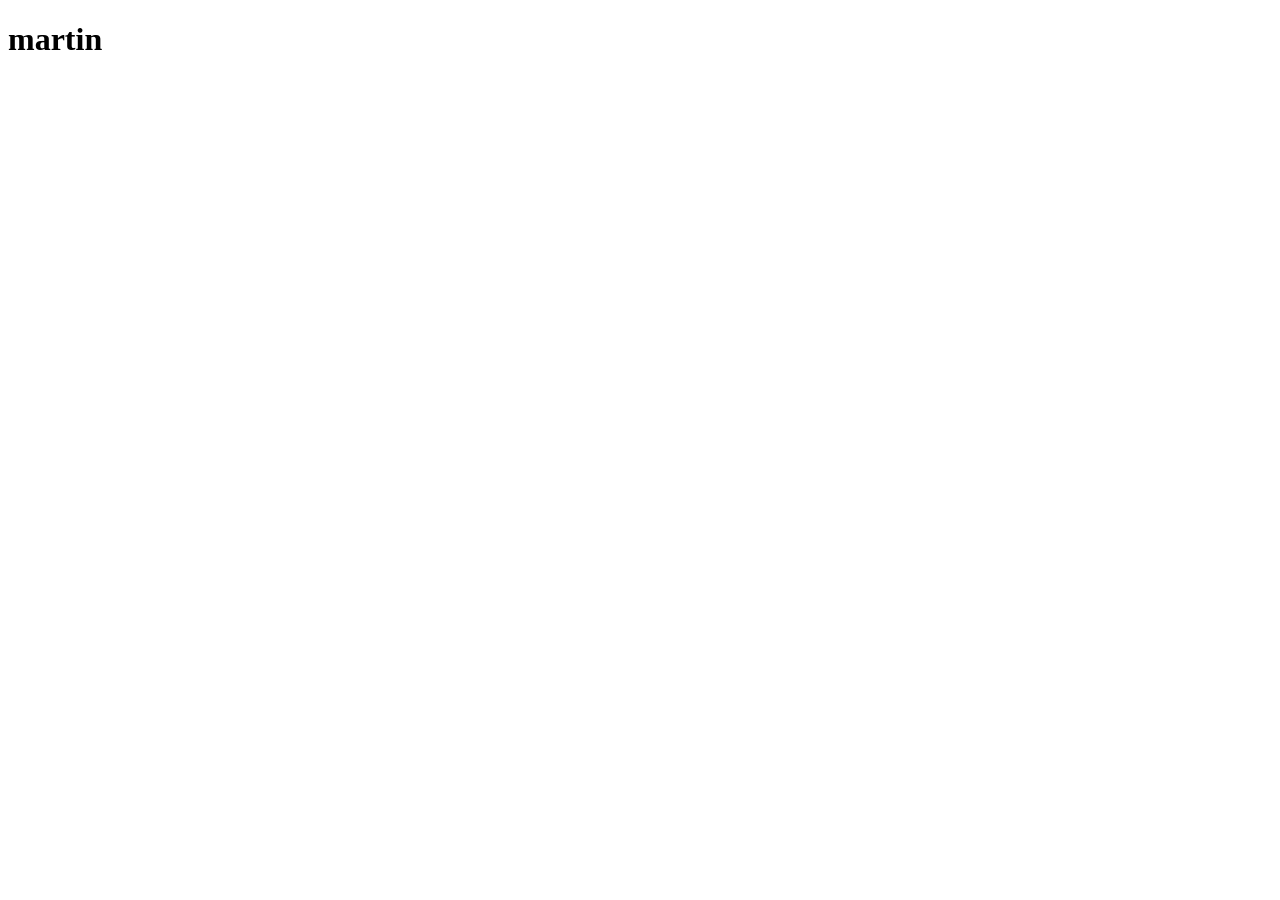
==== index.html @ adfafe1f "hi" ====
<!DOCTYPE html>
<html lang="en">
<head>
    <meta charset="UTF-8">
    <meta name="viewport" content="width=device-width, initial-scale=1.0">
    <title>Document</title>
</head>
<body>
    <h1>martin</h1>
</body>
</html>
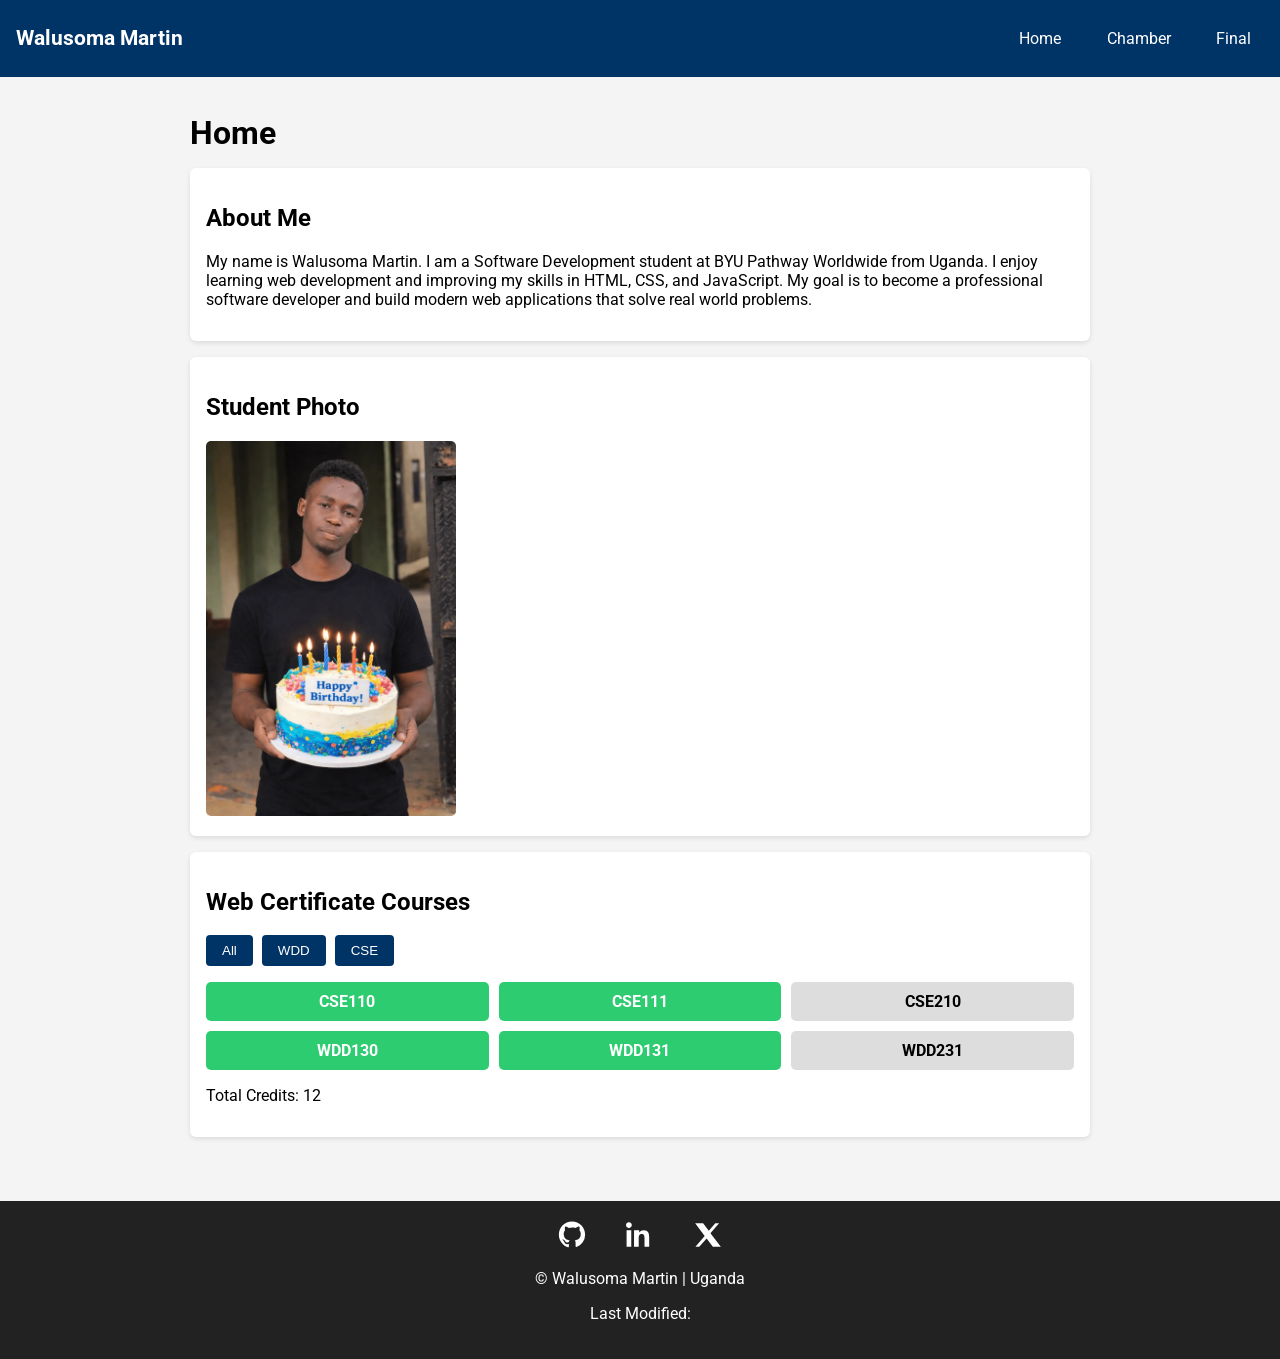
==== commit d61c8c08: "my work" ====
--- a/index.html
+++ b/index.html
@@ -1,11 +1,118 @@
 <!DOCTYPE html>
 <html lang="en">
 <head>
-    <meta charset="UTF-8">
-    <meta name="viewport" content="width=device-width, initial-scale=1.0">
-    <title>Document</title>
+
+<meta charset="UTF-8">
+<meta name="viewport" content="width=device-width, initial-scale=1.0">
+
+<title>WDD231 Course Home | Walusoma Martin</title>
+
+<meta name="description" content="Course home page for Walusoma Martin, a Software Development student at BYU Pathway Worldwide. This page demonstrates HTML, CSS and JavaScript skills for WDD231 Web Frontend Development.">
+
+<meta name="author" content="Walusoma Martin">
+
+<link rel="stylesheet" href="styles/small.css">
+<link rel="stylesheet" href="styles/larger.css">
+
+<link href="https://fonts.googleapis.com/css2?family=Roboto:wght@300;400;700&display=swap" rel="stylesheet">
+
+<script src="scripts/navigation.js" defer></script>
+<script src="scripts/date.js" defer></script>
+<script src="scripts/course.js" defer></script>
+
 </head>
+
 <body>
-    <h1>martin</h1>
+
+<header>
+
+<div class="logo">
+<span>Walusoma Martin</span>
+</div>
+
+<button id="menu">☰</button>
+
+<nav>
+<ul class="navigation">
+<li><a class="active" href="#">Home</a></li>
+<li><a href="#">Chamber</a></li>
+<li><a href="#">Final</a></li>
+</ul>
+</nav>
+
+</header>
+
+<main>
+
+<h1>Home</h1>
+
+<section class="card">
+
+<h2>About Me</h2>
+
+<p>
+My name is Walusoma Martin. I am a Software Development student at BYU Pathway Worldwide from Uganda. I enjoy learning web development and improving my skills in HTML, CSS, and JavaScript. My goal is to become a professional software developer and build modern web applications that solve real world problems.
+</p>
+
+</section>
+
+<section class="card">
+
+<h2>Student Photo</h2>
+
+<img src="images/profile.webp" alt="Photo of Walusoma Martin" width="250">
+
+</section>
+
+<section class="card">
+
+<h2>Web Certificate Courses</h2>
+
+<div class="buttons">
+
+<button id="all">All</button>
+<button id="wdd">WDD</button>
+<button id="cse">CSE</button>
+
+</div>
+
+<div id="courses"></div>
+
+<p class="credits">Total Credits: <span id="totalCredits"></span></p>
+
+</section>
+
+</main>
+
+<footer>
+
+<div class="social">
+
+<a href="https://github.com/walusoma" target="_blank" aria-label="GitHub Profile">
+<svg xmlns="http://www.w3.org/2000/svg" width="28" height="28" fill="white" viewBox="0 0 24 24">
+<path d="M12 .5C5.73.5.75 5.48.75 11.75c0 5.02 3.26 9.27 7.78 10.77.57.1.78-.25.78-.55v-2.17c-3.16.69-3.83-1.53-3.83-1.53-.52-1.32-1.27-1.67-1.27-1.67-1.04-.71.08-.7.08-.7 1.15.08 1.75 1.18 1.75 1.18 1.02 1.74 2.67 1.24 3.32.95.1-.74.4-1.24.72-1.52-2.52-.29-5.17-1.26-5.17-5.62 0-1.24.44-2.26 1.17-3.06-.12-.29-.51-1.47.11-3.07 0 0 .96-.31 3.15 1.17a10.9 10.9 0 012.87-.39c.97 0 1.95.13 2.87.39 2.18-1.48 3.14-1.17 3.14-1.17.63 1.6.24 2.78.12 3.07.73.8 1.16 1.82 1.16 3.06 0 4.37-2.66 5.33-5.19 5.61.41.35.77 1.03.77 2.08v3.08c0 .31.2.66.79.55A11.27 11.27 0 0023.25 11.75C23.25 5.48 18.27.5 12 .5z"/>
+</svg>
+</a>
+
+<a href="https://www.linkedin.com/in/walusoma-martin" target="_blank" aria-label="LinkedIn Profile">
+<svg xmlns="http://www.w3.org/2000/svg" width="28" height="28" fill="white" viewBox="0 0 24 24">
+<path d="M4.98 3.5C4.98 4.88 3.87 6 2.49 6S0 4.88 0 3.5 1.11 1 2.49 1s2.49 1.12 2.49 2.5zM.5 8h4v14h-4V8zm7 0h3.8v1.9h.05c.53-1 1.83-2.05 3.76-2.05 4.02 0 4.76 2.65 4.76 6.1V22h-4v-6.98c0-1.66-.03-3.8-2.31-3.8-2.31 0-2.67 1.8-2.67 3.67V22h-4V8z"/>
+</svg>
+</a>
+
+<a href="https://x.com/Da_Artin256" target="_blank" aria-label="X Profile">
+<svg xmlns="http://www.w3.org/2000/svg" width="28" height="28" fill="white" viewBox="0 0 24 24">
+<path d="M18.244 2H21.5l-7.4 8.46L23 22h-6.828l-5.35-7.007L4.5 22H1.244l7.92-9.053L1 2h6.828l4.84 6.35L18.244 2z"/>
+</svg>
+</a>
+
+</div>
+
+<p>© <span id="year"></span> Walusoma Martin | Uganda</p>
+
+<p>Last Modified: <span id="lastModified"></span></p>
+
+</footer>
+
 </body>
 </html>
--- a/styles/small.css
+++ b/styles/small.css
@@ -0,0 +1,145 @@
+body{
+font-family: 'Roboto', sans-serif;
+margin:0;
+background:#f4f4f4;
+}
+
+header{
+background:#003366;
+color:white;
+padding:1rem;
+display:flex;
+justify-content:space-between;
+align-items:center;
+}
+
+.logo span{
+font-size:1.3rem;
+font-weight:bold;
+}
+
+#menu{
+font-size:1.5rem;
+background:none;
+border:none;
+color:white;
+cursor:pointer;
+}
+
+.navigation{
+display:none;
+list-style:none;
+padding:0;
+margin:0;
+}
+
+.navigation.open{
+display:block;
+}
+
+.navigation li{
+border-top:1px solid white;
+}
+
+.navigation a{
+display:block;
+padding:0.8rem;
+color:white;
+text-decoration:none;
+}
+
+.navigation a:hover{
+background:#0055aa;
+}
+
+main{
+padding:1rem;
+max-width:900px;
+margin:auto;
+}
+
+h1{
+margin-bottom:1rem;
+}
+
+.card{
+background:white;
+padding:1rem;
+margin-bottom:1rem;
+border-radius:6px;
+box-shadow:0 2px 5px rgba(0,0,0,0.1);
+}
+
+img{
+max-width:100%;
+border-radius:5px;
+}
+
+.buttons{
+margin:1rem 0;
+}
+
+.buttons button{
+padding:0.5rem 1rem;
+margin-right:5px;
+border:none;
+background:#003366;
+color:white;
+cursor:pointer;
+border-radius:4px;
+}
+
+#courses{
+display:grid;
+gap:10px;
+}
+
+.course{
+padding:10px;
+background:#ddd;
+border-radius:5px;
+text-align:center;
+font-weight:bold;
+}
+
+.completed{
+background:#2ecc71;
+color:white;
+}
+
+footer{
+text-align:center;
+background:#003366;
+color:white;
+padding:1rem;
+margin-top:2rem;
+}
+
+.social a{
+color:white;
+margin:0 10px;
+text-decoration:none;
+}
+
+footer{
+background:#222;
+color:white;
+text-align:center;
+padding:20px;
+}
+
+.social{
+display:flex;
+justify-content:center;
+gap:20px;
+margin-bottom:10px;
+}
+
+.social a{
+display:inline-block;
+transition:transform .3s ease;
+}
+
+.social a:hover{
+transform:scale(1.2);
+}
--- a/styles/larger.css
+++ b/styles/larger.css
@@ -0,0 +1,20 @@
+@media (min-width:768px){
+
+#menu{
+display:none;
+}
+
+.navigation{
+display:flex;
+gap:20px;
+}
+
+.navigation li{
+border:none;
+}
+
+#courses{
+grid-template-columns:repeat(3,1fr);
+}
+
+}
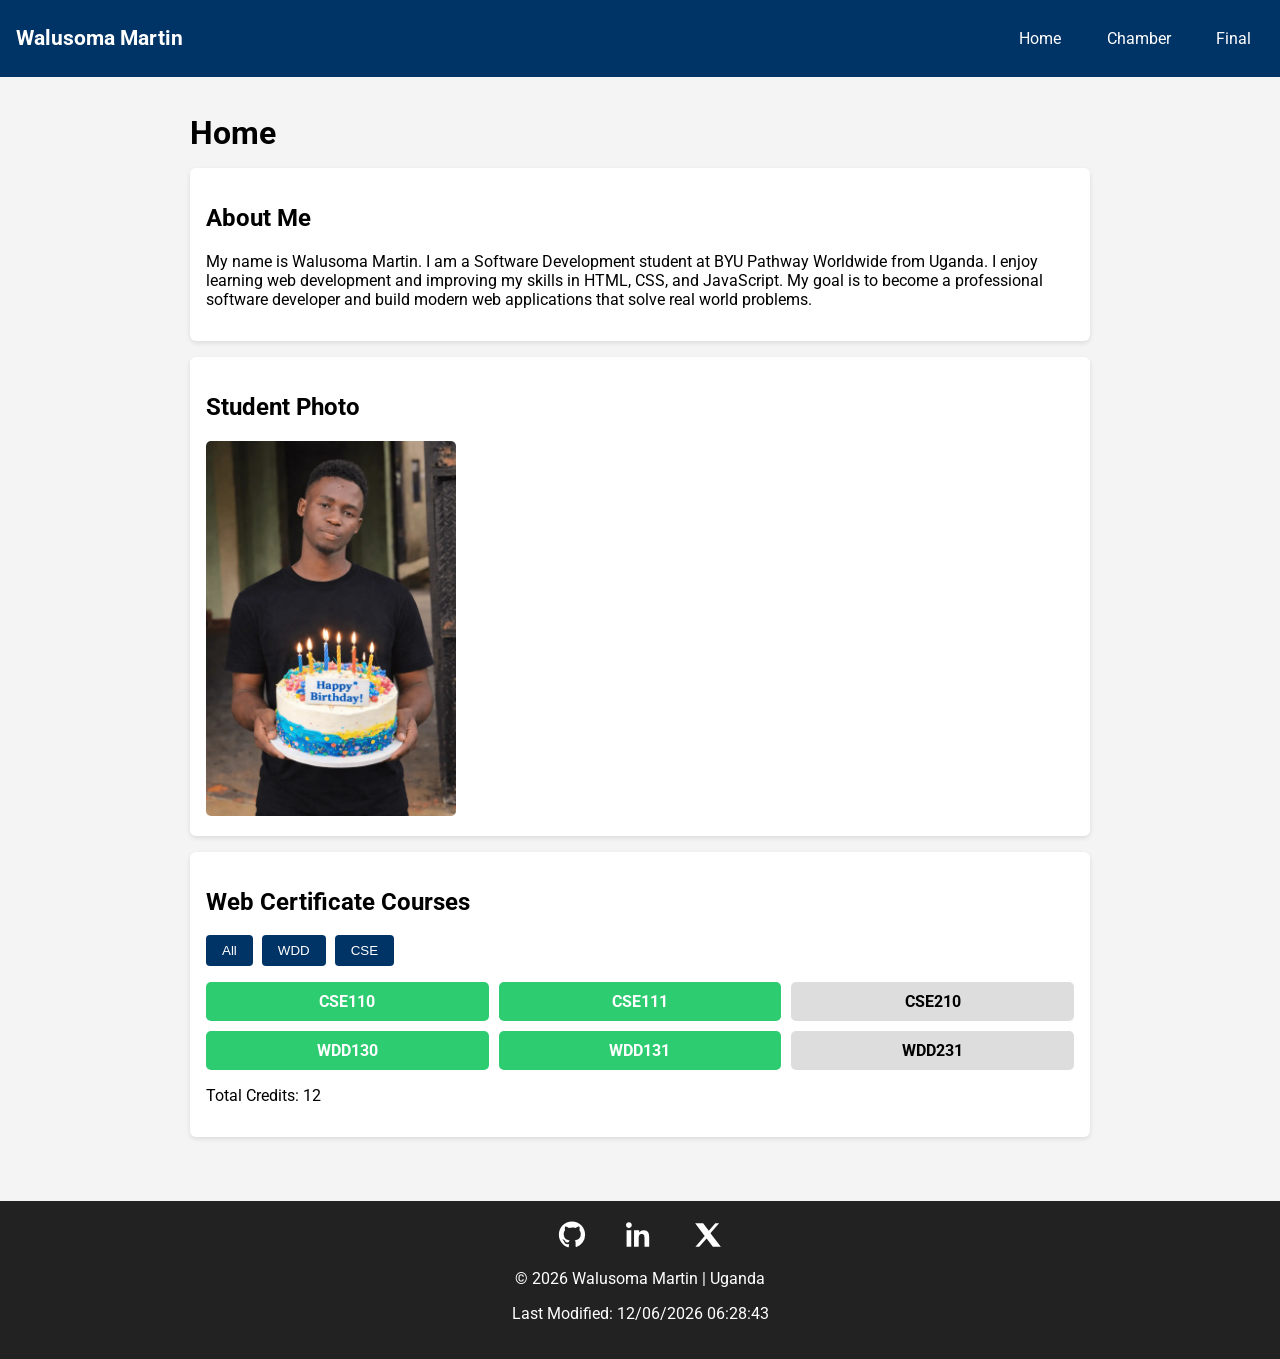
==== commit 31c8b49c: "some more correction about my work" ====
--- a/index.html
+++ b/index.html
@@ -7,9 +7,13 @@
 
 <title>WDD231 Course Home | Walusoma Martin</title>
 
-<meta name="description" content="Course home page for Walusoma Martin, a Software Development student at BYU Pathway Worldwide. This page demonstrates HTML, CSS and JavaScript skills for WDD231 Web Frontend Development.">
+<meta name="description" content="Home page for Walusoma Martin, Software Development student at BYU Pathway Worldwide. Shows HTML, CSS, and JS skills for WDD231.">
 
 <meta name="author" content="Walusoma Martin">
+
+<link rel="preconnect" href="https://fonts.googleapis.com">
+<link rel="preconnect" href="https://fonts.gstatic.com" crossorigin>
+<link href="https://fonts.googleapis.com/css2?family=Roboto&display=swap" rel="stylesheet">
 
 <link rel="stylesheet" href="styles/small.css">
 <link rel="stylesheet" href="styles/larger.css">
--- a/styles/small.css
+++ b/styles/small.css
@@ -107,25 +107,12 @@
 color:white;
 }
 
-footer{
-text-align:center;
-background:#003366;
-color:white;
-padding:1rem;
-margin-top:2rem;
-}
-
-.social a{
-color:white;
-margin:0 10px;
-text-decoration:none;
-}
-
-footer{
-background:#222;
-color:white;
-text-align:center;
-padding:20px;
+footer {
+  background:#222;
+  color:white;
+  text-align:center;
+  padding:20px;
+  margin-top:2rem;
 }
 
 .social{
@@ -135,11 +122,14 @@
 margin-bottom:10px;
 }
 
-.social a{
-display:inline-block;
-transition:transform .3s ease;
+.social a {
+  color:white;
+  margin:0 10px;
+  text-decoration:none;
+  display:inline-block;
+  transition:transform .3s ease;
 }
 
 .social a:hover{
-transform:scale(1.2);
+  transform:scale(1.2);
 }
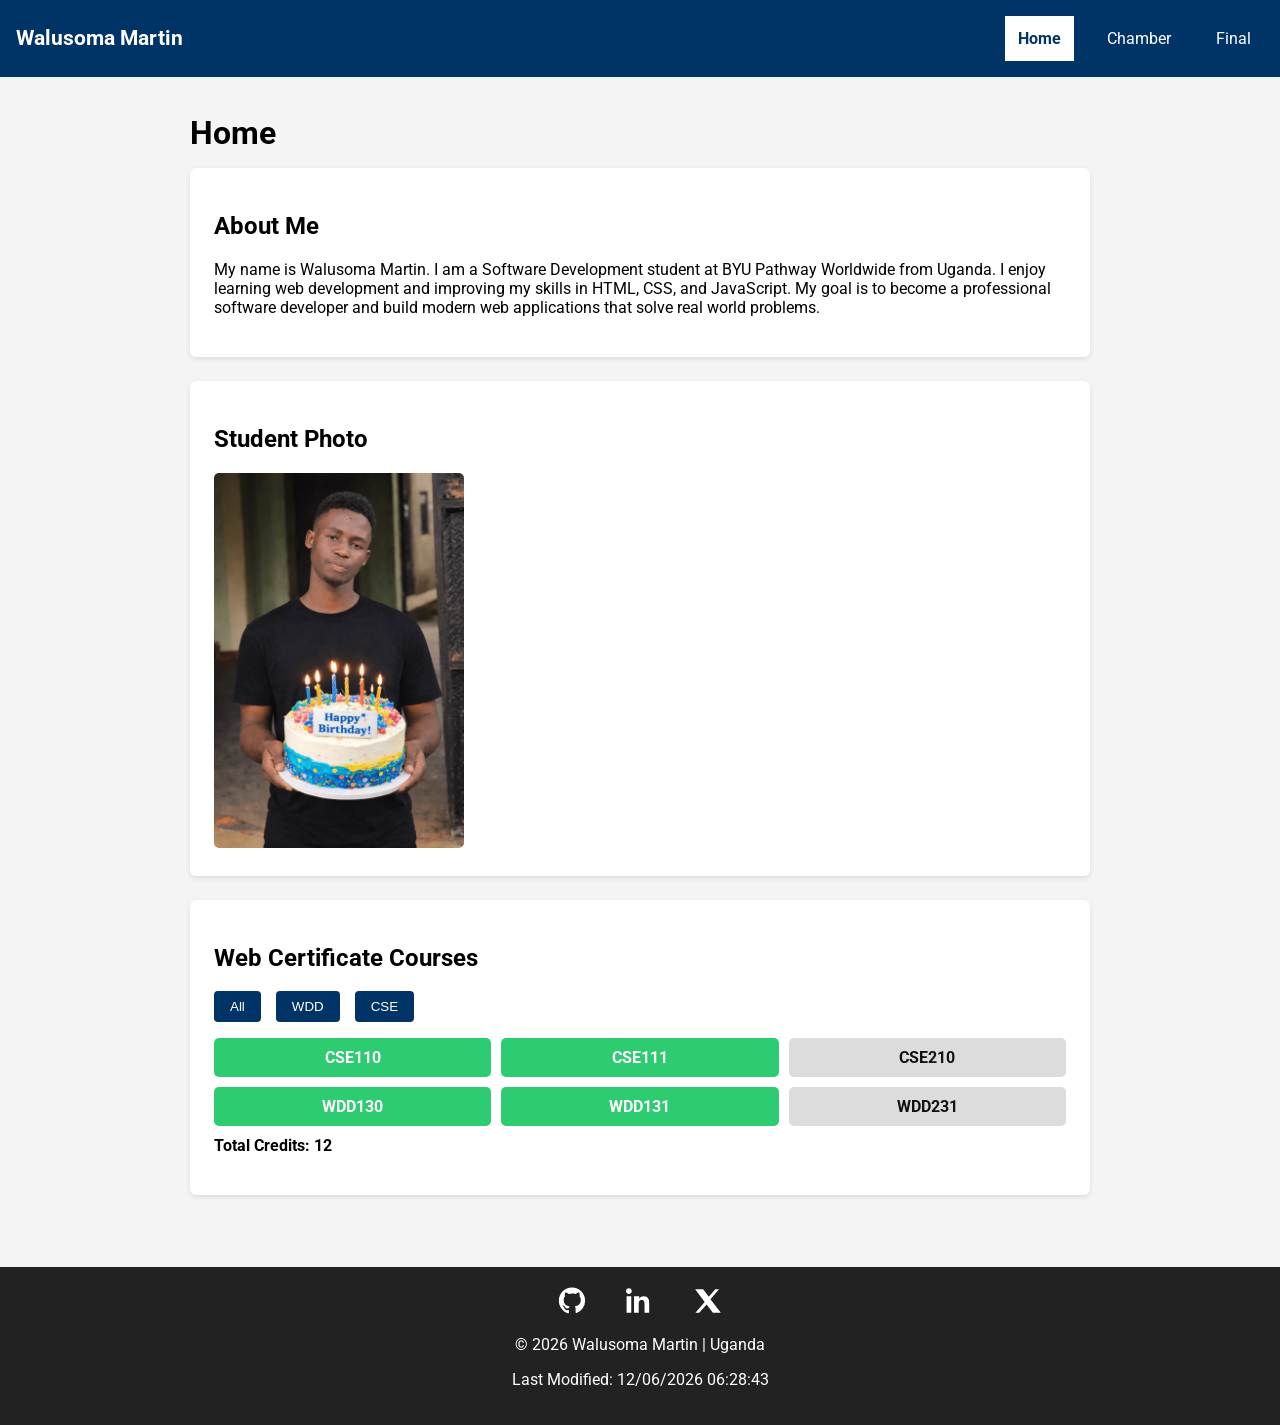
==== commit cfa9bddf: "made some corrections" ====
--- a/index.html
+++ b/index.html
@@ -13,12 +13,10 @@
 
 <link rel="preconnect" href="https://fonts.googleapis.com">
 <link rel="preconnect" href="https://fonts.gstatic.com" crossorigin>
-<link href="https://fonts.googleapis.com/css2?family=Roboto&display=swap" rel="stylesheet">
+<link href="https://fonts.googleapis.com/css2?family=Roboto:wght@300;400;700&display=swap" rel="stylesheet">
 
 <link rel="stylesheet" href="styles/small.css">
 <link rel="stylesheet" href="styles/larger.css">
-
-<link href="https://fonts.googleapis.com/css2?family=Roboto:wght@300;400;700&display=swap" rel="stylesheet">
 
 <script src="scripts/navigation.js" defer></script>
 <script src="scripts/date.js" defer></script>
@@ -38,9 +36,9 @@
 
 <nav>
 <ul class="navigation">
-<li><a class="active" href="#">Home</a></li>
-<li><a href="#">Chamber</a></li>
-<li><a href="#">Final</a></li>
+<li><a class="active" href="index.html">Home</a></li>
+<li><a href="chamber/index.html">Chamber</a></li>
+<li><a href="final/index.html">Final</a></li>
 </ul>
 </nav>
 
--- a/styles/small.css
+++ b/styles/small.css
@@ -47,6 +47,11 @@
 color:white;
 text-decoration:none;
 }
+.navigation a.active{
+background:#ffffff;
+color:#003366;
+font-weight:bold;
+}
 
 .navigation a:hover{
 background:#0055aa;
@@ -64,8 +69,8 @@
 
 .card{
 background:white;
-padding:1rem;
-margin-bottom:1rem;
+padding:1.5rem;
+margin-bottom:1.5rem;
 border-radius:6px;
 box-shadow:0 2px 5px rgba(0,0,0,0.1);
 }
@@ -77,6 +82,9 @@
 
 .buttons{
 margin:1rem 0;
+display:flex;
+gap:10px;
+flex-wrap:wrap;
 }
 
 .buttons button{
@@ -89,6 +97,10 @@
 border-radius:4px;
 }
 
+.buttons button:hover{
+background:#0055aa;
+}
+
 #courses{
 display:grid;
 gap:10px;
@@ -96,7 +108,8 @@
 
 .course{
 padding:10px;
-background:#ddd;
+background:#dcdcdc;
+color:#111;
 border-radius:5px;
 text-align:center;
 font-weight:bold;
@@ -132,4 +145,9 @@
 
 .social a:hover{
   transform:scale(1.2);
+}
+
+.credits{
+margin-top:10px;
+font-weight:bold;
 }
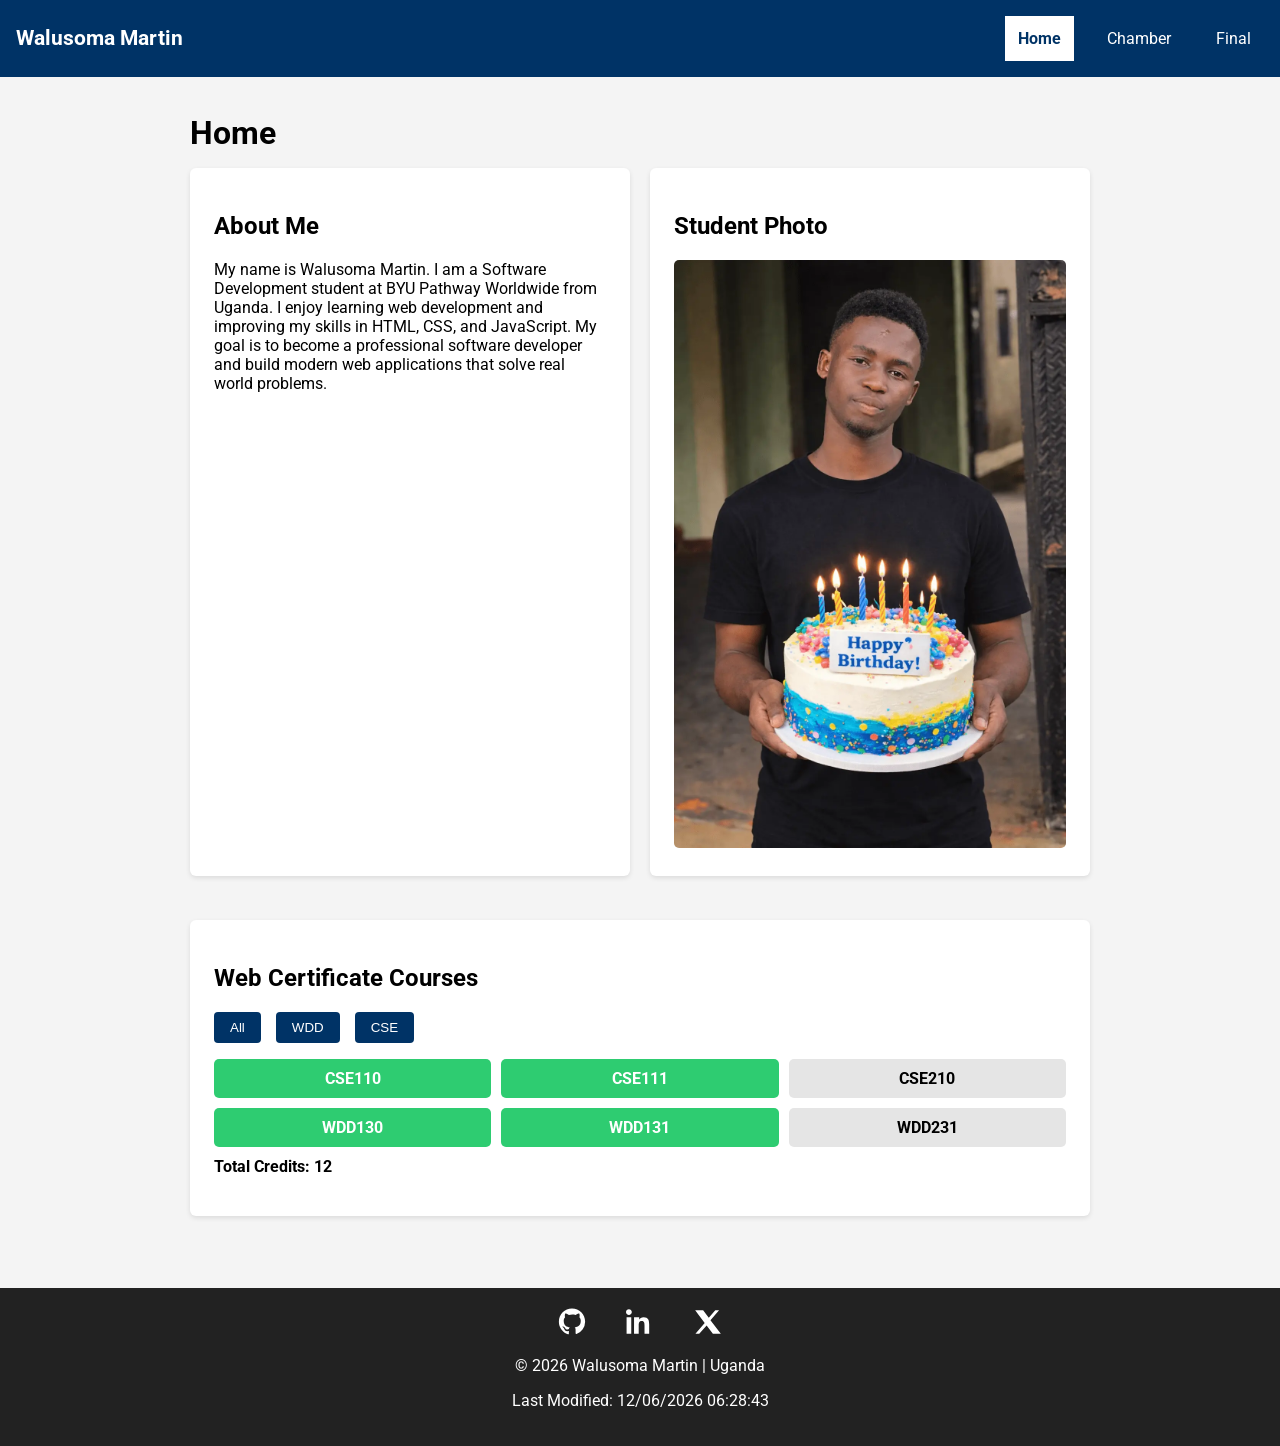
==== commit 6f232641: "i tried to make a clean version of my project both" ====
--- a/index.html
+++ b/index.html
@@ -7,7 +7,7 @@
 
 <title>WDD231 Course Home | Walusoma Martin</title>
 
-<meta name="description" content="Home page for Walusoma Martin, Software Development student at BYU Pathway Worldwide. Shows HTML, CSS, and JS skills for WDD231.">
+<meta name="description" content="Home page for Walusoma Martin, Software Development student at BYU Pathway Worldwide.">
 
 <meta name="author" content="Walusoma Martin">
 
@@ -36,9 +36,11 @@
 
 <nav>
 <ul class="navigation">
+
 <li><a class="active" href="index.html">Home</a></li>
-<li><a href="chamber/index.html">Chamber</a></li>
+<li><a href="chamber/directory.html">Chamber</a></li>
 <li><a href="final/index.html">Final</a></li>
+
 </ul>
 </nav>
 
@@ -47,7 +49,7 @@
 <main>
 
 <h1>Home</h1>
-
+<div class="home-grid">
 <section class="card">
 
 <h2>About Me</h2>
@@ -62,7 +64,7 @@
 
 <h2>Student Photo</h2>
 
-<img src="images/profile.webp" alt="Photo of Walusoma Martin" width="250">
+<img src="images/profile.webp" alt="Photo of Walusoma Martin">
 
 </section>
 
@@ -83,7 +85,7 @@
 <p class="credits">Total Credits: <span id="totalCredits"></span></p>
 
 </section>
-
+</div>
 </main>
 
 <footer>
--- a/styles/small.css
+++ b/styles/small.css
@@ -43,12 +43,12 @@
 
 .navigation a{
 display:block;
-padding:0.8rem;
+padding:.8rem;
 color:white;
 text-decoration:none;
 }
 .navigation a.active{
-background:#ffffff;
+background:white;
 color:#003366;
 font-weight:bold;
 }
@@ -61,6 +61,10 @@
 padding:1rem;
 max-width:900px;
 margin:auto;
+}
+
+.home-grid{
+display:block;
 }
 
 h1{
@@ -80,6 +84,13 @@
 border-radius:5px;
 }
 
+.photo img{
+display:block;
+margin:auto;
+max-width:250px;
+border-radius:5px;
+}
+
 .buttons{
 margin:1rem 0;
 display:flex;
@@ -88,7 +99,7 @@
 }
 
 .buttons button{
-padding:0.5rem 1rem;
+padding:.5rem 1rem;
 margin-right:5px;
 border:none;
 background:#003366;
@@ -108,8 +119,8 @@
 
 .course{
 padding:10px;
-background:#dcdcdc;
-color:#111;
+background: #e5e5e5;
+color: #000;
 border-radius:5px;
 text-align:center;
 font-weight:bold;
@@ -150,4 +161,5 @@
 .credits{
 margin-top:10px;
 font-weight:bold;
-}+}
+
--- a/styles/larger.css
+++ b/styles/larger.css
@@ -13,6 +13,16 @@
 border:none;
 }
 
+.home-grid{
+display:grid;
+grid-template-columns:1fr 1fr;
+gap:20px;
+}
+
+.home-grid .card:last-child{
+grid-column:span 2;
+}
+
 #courses{
 grid-template-columns:repeat(3,1fr);
 }
